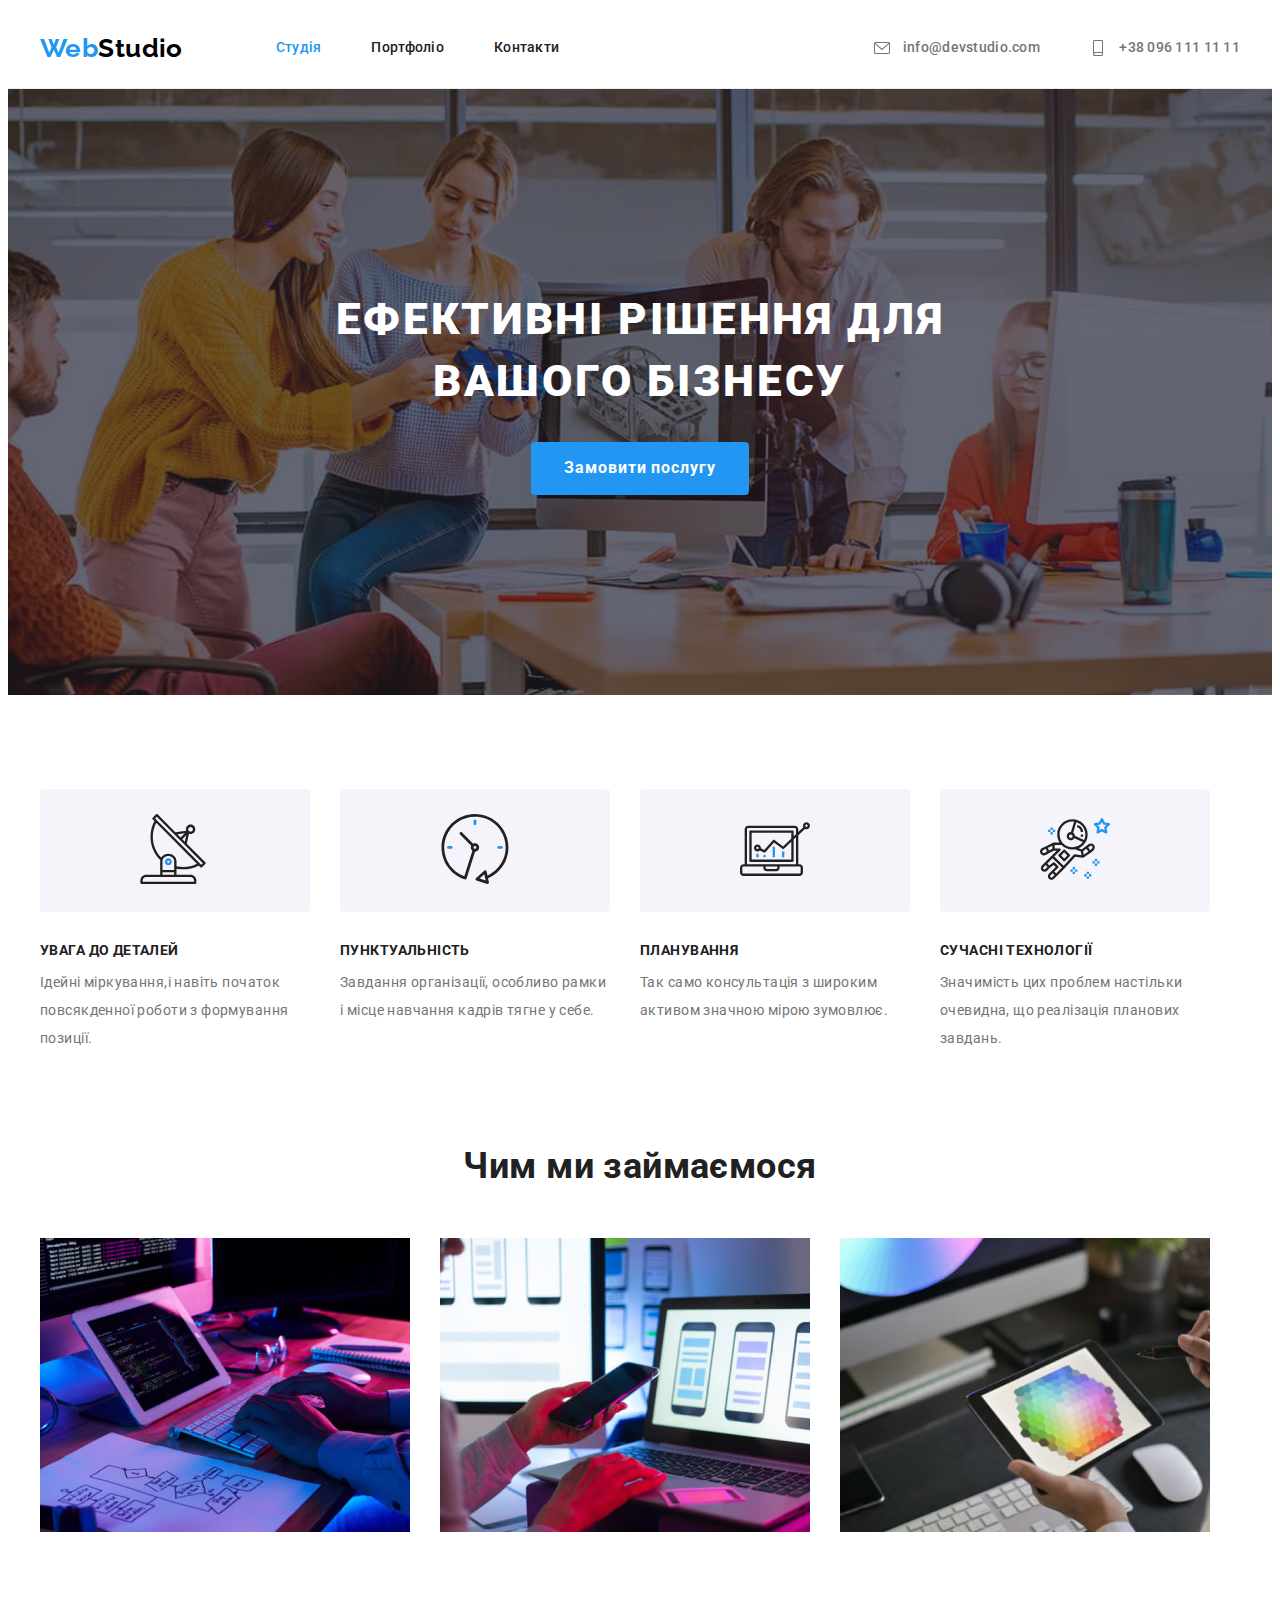
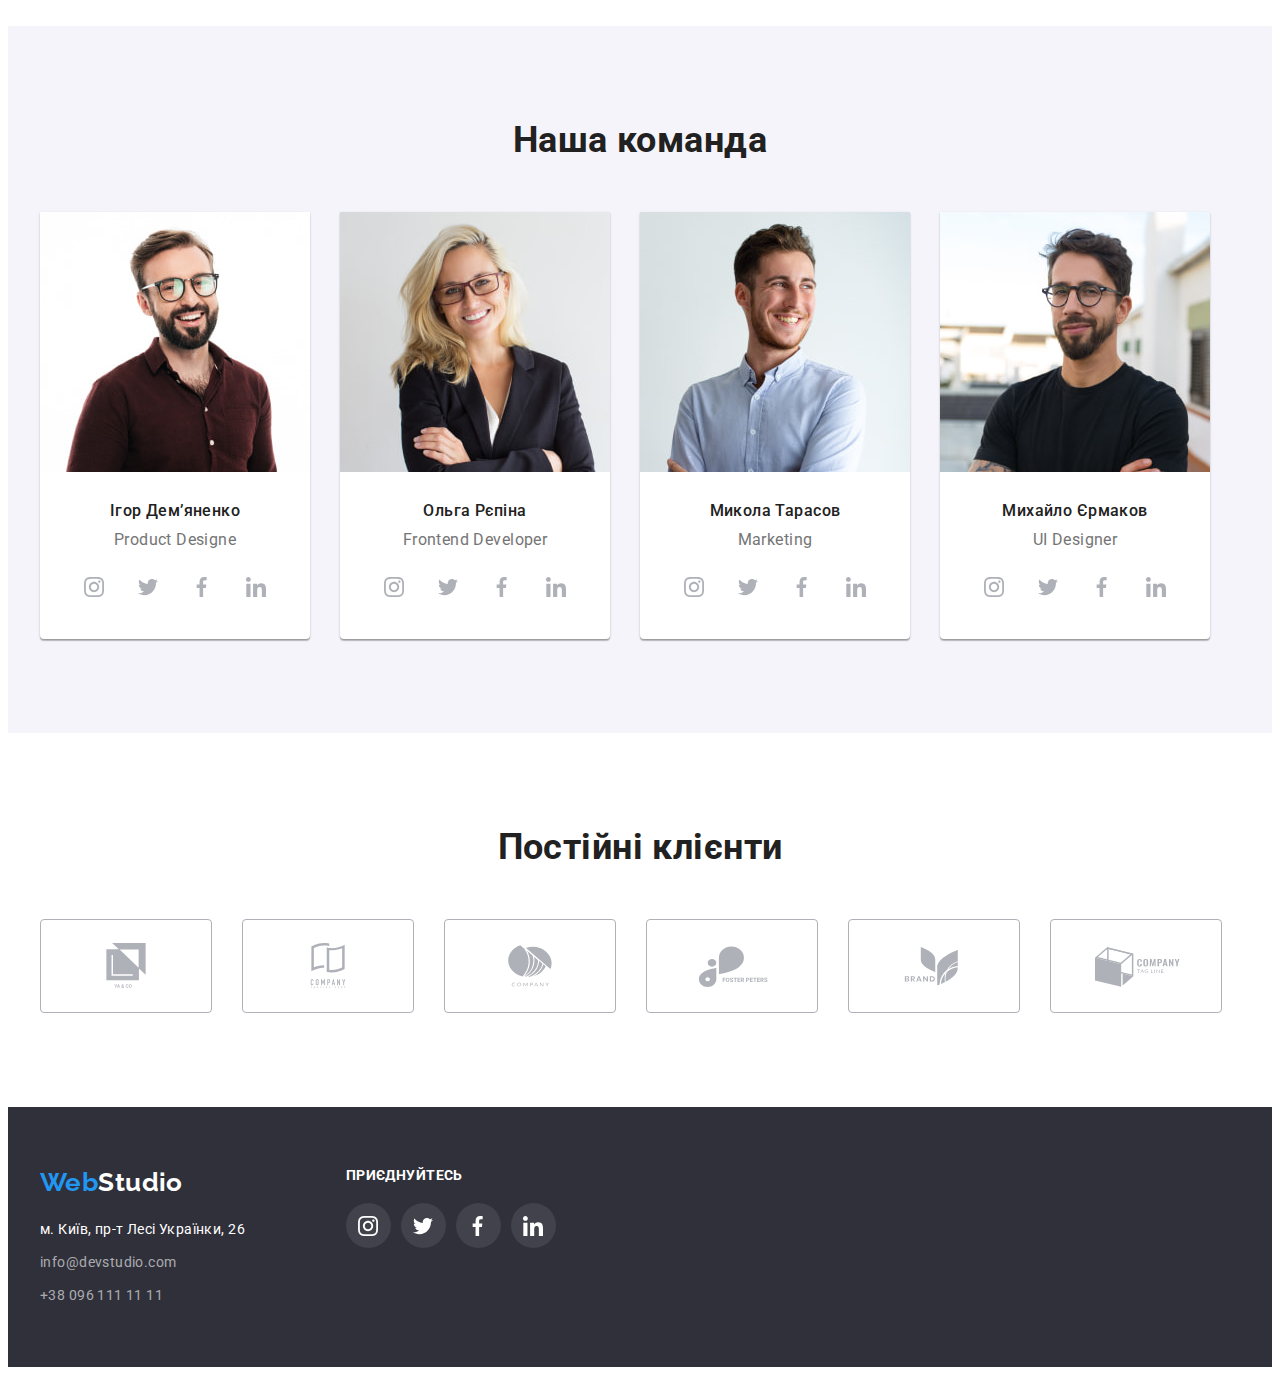
==== index.html @ f0e2dd78 "Додає копію проекту" ====
<!DOCTYPE html>
<html lang="uk">
  <head>
    <meta charset="UTF-8" />
    <meta http-equiv="X-UA-Compatible" content="IE=edge" />
    <meta name="viewport" content="width=device-width, initial-scale=1.0" />
    <title>Студія</title>

    <!-- Modern-Normalize-cdn -->
    <link
      rel="stylesheet"
      href="https://cdnjs.cloudflare.com/ajax/libs/modern-normalize/1.1.0/modern-normalize.min.css"
      integrity="sha512-wpPYUAdjBVSE4KJnH1VR1HeZfpl1ub8YT/NKx4PuQ5NmX2tKuGu6U/JRp5y+Y8XG2tV+wKQpNHVUX03MfMFn9Q=="
      crossorigin="anonymous"
      referrerpolicy="no-referrer"
    />

    <!-- Css -->
    <link rel="stylesheet" href="./css/styles.css" />

    <!-- Шрифти -->
    <link rel="preconnect" href="https://fonts.googleapis.com" />
    <link rel="preconnect" href="https://fonts.gstatic.com" crossorigin />
    <link href="https://fonts.googleapis.com/css2?family=Raleway:wght@700&family=Roboto:wght@400;500;700;900&display=swap" rel="stylesheet" />
  </head>

  <body>
    <!-- Header -->
    <header class="header">
      <div class="container">
        <a class="logo" href="./index.html"><span class="pre-color">Web</span>Studio</a>
        <nav class="nav">
          <ul class="list">
            <li class="item"><a class="link current" href="./index.html">Студія</a></li>
            <li class="item"><a class="link" href="./portfolio.html">Портфоліо</a></li>
            <li class="item"><a class="link" href="#">Контакти</a></li>
          </ul>
        </nav>
        <ul class="list contacts-list">
          <li class="item">
            <a class="link" href="mailto:info@devstudio.com">
              <svg class="icon">
                <use href="./images/icons.svg#envelope"></use>
              </svg>
              info@devstudio.com</a
            >
          </li>
          <li class="item">
            <a class="link" href="tel:+380961111111">
              <svg class="icon">
                <use href="./images/icons.svg#smartphone"></use>
              </svg>
              +38 096 111 11 11
            </a>
          </li>
        </ul>
      </div>
    </header>

    <!-- Main-content -->

    <main>
      <!-- Hero -->

      <section class="hero">
        <div class="container-hero">
          <h1 class="hero-title">Ефективні рішення для вашого бізнесу</h1>
          <button type="button" class="btn btn-primary">Замовити послугу</button>
        </div>
      </section>

      <!-- Benefits -->

      <section class="section benefits">
        <div class="container">
          <h2 class="visually-hidden">Переваги <span lang="en">Web Studio</span></h2>
          <ul class="list benefits-list">
            <li class="item benefits-item">
              <div class="thumb">
                <svg class="icon-benefits">
                  <use href="./images/icons.svg#antenna"></use>
                </svg>
              </div>
              <h3 class="title">Увага до деталей</h3>
              <p class="text">Ідейні міркування,і навіть початок повсякденної роботи з формування позиції.</p>
            </li>

            <li class="item benefits-item">
              <div class="thumb">
                <svg class="icon-benefits">
                  <use href="./images/icons.svg#clock"></use>
                </svg>
              </div>
              <h3 class="title">Пунктуальність</h3>
              <p class="text">Завдання організації, особливо рамки і місце навчання кадрів тягне у себе.</p>
            </li>

            <li class="item benefits-item">
              <div class="thumb">
                <svg class="icon-benefits">
                  <use href="./images/icons.svg#diagram"></use>
                </svg>
              </div>
              <h3 class="title">Планування</h3>
              <p class="text">Так само консультація з широким активом значною мірою зумовлює.</p>
            </li>

            <li class="item benefits-item">
              <div class="thumb">
                <svg class="icon-benefits">
                  <use href="./images/icons.svg#astronaut"></use>
                </svg>
              </div>
              <h3 class="title">Сучасні технології</h3>
              <p class="text">Значимість цих проблем настільки очевидна, що реалізація планових завдань.</p>
            </li>
          </ul>
        </div>
      </section>

      <!-- What we do -->

      <section class="section what-we-do">
        <div class="container">
          <h2 class="title section-title">Чим ми займаємося</h2>
          <ul class="list">
            <li class="item">
              <a href="#" class="link">
                <img src="./images/what-we-do-img-1.jpg" alt="Верстання чистого коду" width="370" />
              </a>
            </li>

            <li class="item">
              <a href="#" class="link">
                <img src="./images/what-we-do-img-2.jpg" alt="Перевірка продукту на різних девайсах" width="370" />
              </a>
            </li>

            <li class="item">
              <a href="#" class="link">
                <img src="./images/what-we-do-img-3.jpg" alt="Перевірка готового продукту на планшеті" width="370" />
              </a>
            </li>
          </ul>
        </div>
      </section>

      <!-- Our team -->

      <section class="section section-team">
        <div class="container">
          <h2 class="title section-title">Наша команда</h2>
          <ul class="list team-list">
            <li class="item">
              <img src="./images/our-team-product-designe.jpg" alt="Автопортрет" />
              <div class="item-description">
                <h3 class="title team-title">Ігор Демʼяненко</h3>
                <p lang="en" class="description">Product Designe</p>
                <ul class="list social-list">
                  <li class="item">
                    <a href="#" class="link icon-link">
                      <svg class="social-icon">
                        <use href="./images/icons.svg#instagram"></use>
                      </svg>
                    </a>
                  </li>
                  <li class="item">
                    <a href="#" class="link icon-link">
                      <svg class="social-icon">
                        <use href="./images/icons.svg#twitter"></use>
                      </svg>
                    </a>
                  </li>
                  <li class="item">
                    <a href="#" class="link icon-link">
                      <svg class="social-icon">
                        <use href="./images/icons.svg#facebook"></use>
                      </svg>
                    </a>
                  </li>
                  <li class="item">
                    <a href="#" class="link icon-link">
                      <svg class="social-icon">
                        <use href="./images/icons.svg#linkedin"></use>
                      </svg>
                    </a>
                  </li>
                </ul>
              </div>
            </li>

            <li class="item">
              <img src="./images/our-team-frontend-developer.jpg" alt="Автопортрет" />
              <div class="item-description">
                <h3 class="title team-title">Ольга Рєпіна</h3>
                <p lang="en" class="description">Frontend Developer</p>
                <ul class="list social-list">
                  <li class="item">
                    <a href="#" class="link icon-link">
                      <svg class="social-icon">
                        <use href="./images/icons.svg#instagram"></use>
                      </svg>
                    </a>
                  </li>
                  <li class="item">
                    <a href="#" class="link icon-link">
                      <svg class="social-icon">
                        <use href="./images/icons.svg#twitter"></use>
                      </svg>
                    </a>
                  </li>
                  <li class="item">
                    <a href="#" class="link icon-link">
                      <svg class="social-icon">
                        <use href="./images/icons.svg#facebook"></use>
                      </svg>
                    </a>
                  </li>
                  <li class="item">
                    <a href="#" class="link icon-link">
                      <svg class="social-icon">
                        <use href="./images/icons.svg#linkedin"></use>
                      </svg>
                    </a>
                  </li>
                </ul>
              </div>
            </li>

            <li class="item">
              <img src="./images/our-team-marketing.jpg" alt="Автопортрет" />
              <div class="item-description">
                <h3 class="title team-title">Микола Тарасов</h3>
                <p lang="en" class="description">Marketing</p>
                <ul class="list social-list">
                  <li class="item">
                    <a href="#" class="link icon-link">
                      <svg class="social-icon">
                        <use href="./images/icons.svg#instagram"></use>
                      </svg>
                    </a>
                  </li>
                  <li class="item">
                    <a href="#" class="link icon-link">
                      <svg class="social-icon">
                        <use href="./images/icons.svg#twitter"></use>
                      </svg>
                    </a>
                  </li>
                  <li class="item">
                    <a href="#" class="link icon-link">
                      <svg class="social-icon">
                        <use href="./images/icons.svg#facebook"></use>
                      </svg>
                    </a>
                  </li>
                  <li class="item">
                    <a href="#" class="link icon-link">
                      <svg class="social-icon">
                        <use href="./images/icons.svg#linkedin"></use>
                      </svg>
                    </a>
                  </li>
                </ul>
              </div>
            </li>

            <li class="item">
              <img src="./images/our-team-ui-designe.jpg" alt="Автопортрет" />
              <div class="item-description">
                <h3 class="title team-title">Михайло Єрмаков</h3>
                <p lang="en" class="description">UI Designer</p>
                <ul class="list social-list">
                  <li class="item">
                    <a href="#" class="link icon-link">
                      <svg class="social-icon">
                        <use href="./images/icons.svg#instagram"></use>
                      </svg>
                    </a>
                  </li>
                  <li class="item">
                    <a href="#" class="link icon-link">
                      <svg class="social-icon">
                        <use href="./images/icons.svg#twitter"></use>
                      </svg>
                    </a>
                  </li>
                  <li class="item">
                    <a href="#" class="link icon-link">
                      <svg class="social-icon">
                        <use href="./images/icons.svg#facebook"></use>
                      </svg>
                    </a>
                  </li>
                  <li class="item">
                    <a href="#" class="link icon-link">
                      <svg class="social-icon">
                        <use href="./images/icons.svg#linkedin"></use>
                      </svg>
                    </a>
                  </li>
                </ul>
              </div>
            </li>
          </ul>
        </div>
      </section>

      <!-- Regular customers -->

      <section class="section section-customers">
        <div class="container">
          <h2 class="title section-title">Постійні клієнти</h2>
          <ul class="list customers-list">
            <li class="item">
              <a href="#" class="link icon-link">
                <svg class="customers-icon">
                  <use href="./images/icons.svg#company-1"></use>
                </svg>
              </a>
            </li>
            <li class="item">
              <a href="#" class="link icon-link">
                <svg class="customers-icon">
                  <use href="./images/icons.svg#company-2"></use>
                </svg>
              </a>
            </li>
            <li class="item">
              <a href="#" class="link icon-link">
                <svg class="customers-icon">
                  <use href="./images/icons.svg#company-3"></use>
                </svg>
              </a>
            </li>
            <li class="item">
              <a href="#" class="link icon-link">
                <svg class="customers-icon">
                  <use href="./images/icons.svg#company-4"></use>
                </svg>
              </a>
            </li>
            <li class="item">
              <a href="#" class="link icon-link">
                <svg class="customers-icon">
                  <use href="./images/icons.svg#company-5"></use>
                </svg>
              </a>
            </li>
            <li class="item">
              <a href="#" class="link icon-link">
                <svg class="customers-icon">
                  <use href="./images/icons.svg#company-6"></use>
                </svg>
              </a>
            </li>
          </ul>
        </div>
      </section>

      <!-- Footer -->

      <footer class="footer">
        <div class="container">
          <ul class="list footer-list">
            <li class="item">
              <a href="./index.html" class="logo footer-logo"><span class="pre-color">Web</span>Studio</a>
              <address class="address">
                <ul class="list">
                  <li class="item">
                    <a href="https://goo.gl/maps/XzQVGZPJ3VifKMzWA" class="link address-link">м. Київ, пр-т Лесі Українки, 26</a>
                  </li>

                  <li class="item">
                    <a href="mailto:info@devstudio.com" class="link">info@devstudio.com</a>
                  </li>

                  <li class="item">
                    <a href="tel:+380961111111" class="link">+38 096 111 11 11</a>
                  </li>
                </ul>
              </address>
            </li>
            <li class="item">
              <h2 class="footer-title">Приєднуйтесь</h2>
              <ul class="list social-footer-list">
                <li class="item">
                  <a href="#" class="link icon-link">
                    <svg class="social-icon footer-icon">
                      <use href="./images/icons.svg#instagram"></use>
                    </svg>
                  </a>
                </li>
                <li class="item">
                  <a href="#" class="link icon-link">
                    <svg class="social-icon footer-icon">
                      <use href="./images/icons.svg#twitter"></use>
                    </svg>
                  </a>
                </li>
                <li class="item">
                  <a href="#" class="link icon-link">
                    <svg class="social-icon footer-icon">
                      <use href="./images/icons.svg#facebook"></use>
                    </svg>
                  </a>
                </li>
                <li class="item">
                  <a href="#" class="link icon-link">
                    <svg class="social-icon footer-icon">
                      <use href="./images/icons.svg#linkedin"></use>
                    </svg>
                  </a>
                </li>
              </ul>
            </li>
          </ul>
        </div>
      </footer>
    </main>
  </body>
</html>
---- css/styles.css ----
:root {
    --primary-text-color: #757575;
    --title-text-color: #212121;
    --accent-color: #2196F3;
    --dark-color: #000000;
    --btn-color-active: #188CE8;
    --bg-dark: #2F303A;
    --bg-secondary: #F5F4FA;
    --text-white: #ffffff;
    --text-footer: rgba(255, 255, 255, 0.6);
    --icon-footer-background: rgba(225, 225, 225, 0.1);
    --social-primary-color: #AFB1B8;

    --border-light: #ECECEC;
    --border-card: #eeeeee;

    --img-overlay: rgba(47, 48, 58, 0.4);
    --img-background: #c4c4c4;

    --padding-section: 94px;
}

h1,
h2,
h3,
h4,
h5,
h6,
p,
ul {
    margin: 0;
    padding: 0;
}

body {
    font-family: 'Roboto', 'Raleway', sans-serif;
    font-size: 14px;
    color: var(--primary-text-color);
    letter-spacing: 0.03em;
}

.container {
    max-width: 1200px;
    margin: 0 auto;
    padding-left: 15px;
    padding-right: 15px;
}

.link.current {
    color: var(--accent-color);
}

/* Списки */

.list {
    list-style-type: none;
}

/* Лінки */
.link {
    color: inherit;
    text-decoration: none;
}

/* Сховані заголовки */

.visually-hidden {
    position: absolute;
    white-space: nowrap;
    width: 1px;
    height: 1px;
    overflow: hidden;
    border: 0;
    padding: 0;
    clip: rect(0 0 0 0);
    clip-path: inset(50%);
    margin: -1px;
}

/* Button */

.btn {
    font-family: inherit;
    font-size: 16px;
    color: var(--text-white);
    background-color: var(--accent-color);
    border: 1px solid transparent;
    border-radius: 4px;
}

.btn:hover {
    background-color: var(--btn-color-active);
    cursor: pointer;
}

/* images */

img {
    display: block;
    max-width: 100%;
    height: auto;
}

/* Icons */

.icon {
    margin-right: 10px;
    vertical-align: middle;
    width: 16px;
    height: 16px;
    fill: currentColor;
}

/* Header */

.header {
    border-bottom: 1px solid var(--border-light);
}

.header .container {
    display: flex;
    align-items: center;
}

.logo {
    margin-right: 93px;
    font-family: 'Raleway';
    color: var(--dark-color);
    font-size: 26px;   
    font-weight: 700;
    line-height: 1.2;
    text-decoration: none;
}

.pre-color {
    color: var(--accent-color);
}

.header .list {
    display: flex;
    letter-spacing: 0.02em;
    line-height: 1.14;
}

.nav {
    font-weight: 500;
    color: var(--title-text-color);
}

.contacts-list {
    margin-left: auto;
    font-weight: 500;
}

.header .item:not(:last-child) {
    margin-right: 50px;
}

.header .link {
    display: block;
    padding-top: 32px;
    padding-bottom: 32px;
}

.header .link:hover,
.header .link:focus {
    color: var(--accent-color);
}

/* Studio page */
/* Hero */

.hero {
    max-width: 1600px;
    margin: 0 auto;
    padding: 200px 0;
    background-color: var(--img-background);
    background-image: linear-gradient(var(--img-overlay), var(--img-overlay)), url(../images/hero-img.jpeg);
    background-size: cover;
    background-position: center;
    background-repeat: no-repeat;
}

.container-hero {
    margin: 0 auto;
    max-width: 700px;
    padding: 0 15px;
    text-align: center;
}

.hero-title {
    margin-bottom: 30px;
    font-size: 44px;
    font-weight: 900;
    line-height: 1.4;
    letter-spacing: 0.06em;
    text-transform: uppercase;
    color: var(--text-white);
}

.btn-primary {
    min-width: 216px;
    font-weight: 700;
    line-height: 1.9;
    letter-spacing: 0.06em;
    padding: 10px 32px;
}

/* Benefits */

.benefits {
    padding: var(--padding-section) 0;
}

.benefits-list {
    display: flex;
}

.benefits-list > .item {
    max-width: 270px;
}

.benefits-list > .item:not(:last-child) {
    margin-right: 30px;
}

.benefits-item .title {
    margin-bottom: 10px;
    font-size: inherit;
    text-transform: uppercase;
}

.thumb {
    margin-bottom: 30px;
    padding-top: 25px;
    padding-bottom: 25px;
    text-align: center;
    background-color: var(--bg-secondary);
    border-radius: 4px;
}

.icon-benefits {
    width: 70px;
    height: 70px;
}

.title {
    line-height: 1.16;
    color: var(--title-text-color);
}

.text {
    line-height: 2;
}

/* What we do */

.what-we-do {
    padding: 0 0 var(--padding-section) 0;
}

.what-we-do .list {
    display: flex;
}

.what-we-do .item {
    max-width: 370px;
}

.what-we-do .item:not(:last-child) {
    margin-right: 30px;
}

.section-title {
    margin-bottom: 50px;
    font-size: 36px;
    text-align: center;
}

/* Our team */

.section-team {
    padding: var(--padding-section) 0;
    background-color: var(--bg-secondary);
}

.team-list {
    display: flex;
}

.team-list > .item {
    max-width: 270px;
    overflow: hidden;
    background-color: var(--text-white);
    box-shadow: 0px 1px 3px rgba(0, 0, 0, 0.12), 
                0px 1px 1px rgba(0, 0, 0, 0.14), 
                0px 2px 1px rgba(0, 0, 0, 0.2);
    border-radius: 0px 0px 4px 4px;
}

.team-list > .item:not(:last-child) {
    margin-right: 30px;
}

.team-title {
    margin-bottom: 10px;
    font-size: 16px;
    font-weight: 500;
}

.item-description {
    padding: 30px 32px;
    text-align: center;
}

.description {
    font-size: 16px;
    margin-bottom: 16px;
}

.social-list {
    display: flex;
    justify-content: center;
    gap: 10px;
    flex-wrap: wrap;
}

.icon-link {
    display: flex;
    justify-content: center;
    align-items: center; 
    fill: var(--social-primary-color);
}

.section-team .icon-link {
    width: 44px;
    height: 44px;
}

.team-list .icon-link:hover,
.team-list .icon-link:focus {
    background-color: var(--accent-color);
    border-radius: 50%;
}

.social-icon {
    width: 20px;
    height: 20px;
}

.team-list .icon-link:hover .social-icon,
.team-list .icon-link:focus .social-icon {
    fill: var(--text-white);
}

/* Regular customers */

.section-customers {
    padding-top: var(--padding-section);
    padding-bottom: var(--padding-section);
}

.section-customers .icon-link {
    width: 170px;
    height: 92px;
}

.section-customers .icon-link:hover .customers-icon,
.section-customers .icon-link:focus .customers-icon {
    fill: var(--accent-color);
}

.section-customers .icon-link:hover,
.section-customers .icon-link:focus {
    border-color: var(--accent-color);
}

.customers-list {
    display: flex;
}

.customers-list .item:not(:last-child) {
    margin-right: 30px;
}

.customers-list .link {
    border: 1px solid var(--social-primary-color);
    border-radius: 4px;
}

.customers-icon {
    width: 106px;
    height: 45px;
}

.icon-sezed {
    width: 85px;
    height: 100%;
}

/* Portfolio page */

.section-works {
    padding: var(--padding-section) 0;
}

.tabs-list {
    display: flex;
    justify-content: center;
    margin-bottom: 50px;
}

.btn-light {
    font-weight: 500;
    line-height: 1.6;
    letter-spacing: inherit;
    color: var(--title-text-color);
    background-color: var(--bg-secondary);
    padding: 6px 25px;
}

.tabs-item:not(:last-child) {
    margin-right: 8px;
}

.btn-light:hover,
.btn-light:focus {
    color: var(--text-white);
    background-color: var(--accent-color);
    box-shadow: 0px 3px 1px rgba(0, 0, 0, 0.1), 
                0px 1px 2px rgba(0, 0, 0, 0.08), 
                0px 2px 2px rgba(0, 0, 0, 0.12);
}

.card-list {
    display: flex;
    flex-wrap: wrap;
}

.card-title {
    margin-bottom: 4px;
    font-size: 18px;
    line-height: 2;
    letter-spacing: 0.06em;
}

.cards-item {
    margin-right: 30px;
    margin-bottom: 30px;
    max-width: 370px;
    border: 1px solid var(--border-card);
}

.cards-item:hover,
.cards-item:focus {
    box-shadow: 0px 1px 1px rgba(0, 0, 0, 0.12),
                0px 4px 4px rgba(0, 0, 0, 0.06),
                1px 4px 6px rgba(0, 0, 0, 0.16);
}

.cards-item-description {
    padding: 20px 24px;
}

.cards-item:nth-child(3n) {
    margin-right: 0;
}

.cards-item:nth-last-child(-n + 3) {
    margin-bottom: 0;
}

.cards-item .description {
    line-height: 2;
}

.cards-item-description .description {
    margin-bottom: 0;
}


/* Footer */

.footer {
    padding: 60px 0;
    color: var(--text-footer);
    background-color: var(--bg-dark);
}

.footer-list {
    display: flex;
}

.footer-list > .item:not(:last-child) {
    margin-right: 70px;
}

.footer .logo {
    display: block;
    margin-bottom: 20px;
}

.address {
    line-height: 1.7;
    font-style: normal;
}

.address .item:not(:last-child) {
    margin-bottom: 9px;
}

.footer-logo,
.address-link {
    color: var(--text-white);
}

.footer .link:hover,
.footer .link:focus {
    color: var(--accent-color);
}

.footer-title {
    margin-bottom: 20px;
    font-size: 14px;
    font-weight: 700;
    line-height: 1.16;
    letter-spacing: 0.03em;
    text-transform: uppercase;
    color: var(--text-white);
}

.social-footer-list {
    display: flex;
    gap: 10px;
}

.social-footer-list .icon-link {
    width: 45px;
    height: 45px;
    background-color: var(--icon-footer-background);
    border-radius: 50%;
}

.social-footer-list .icon-link:hover,
.social-footer-list .icon-link:focus {
    background-color: var(--accent-color);
}

.footer-icon {
    fill: var(--text-white);
}
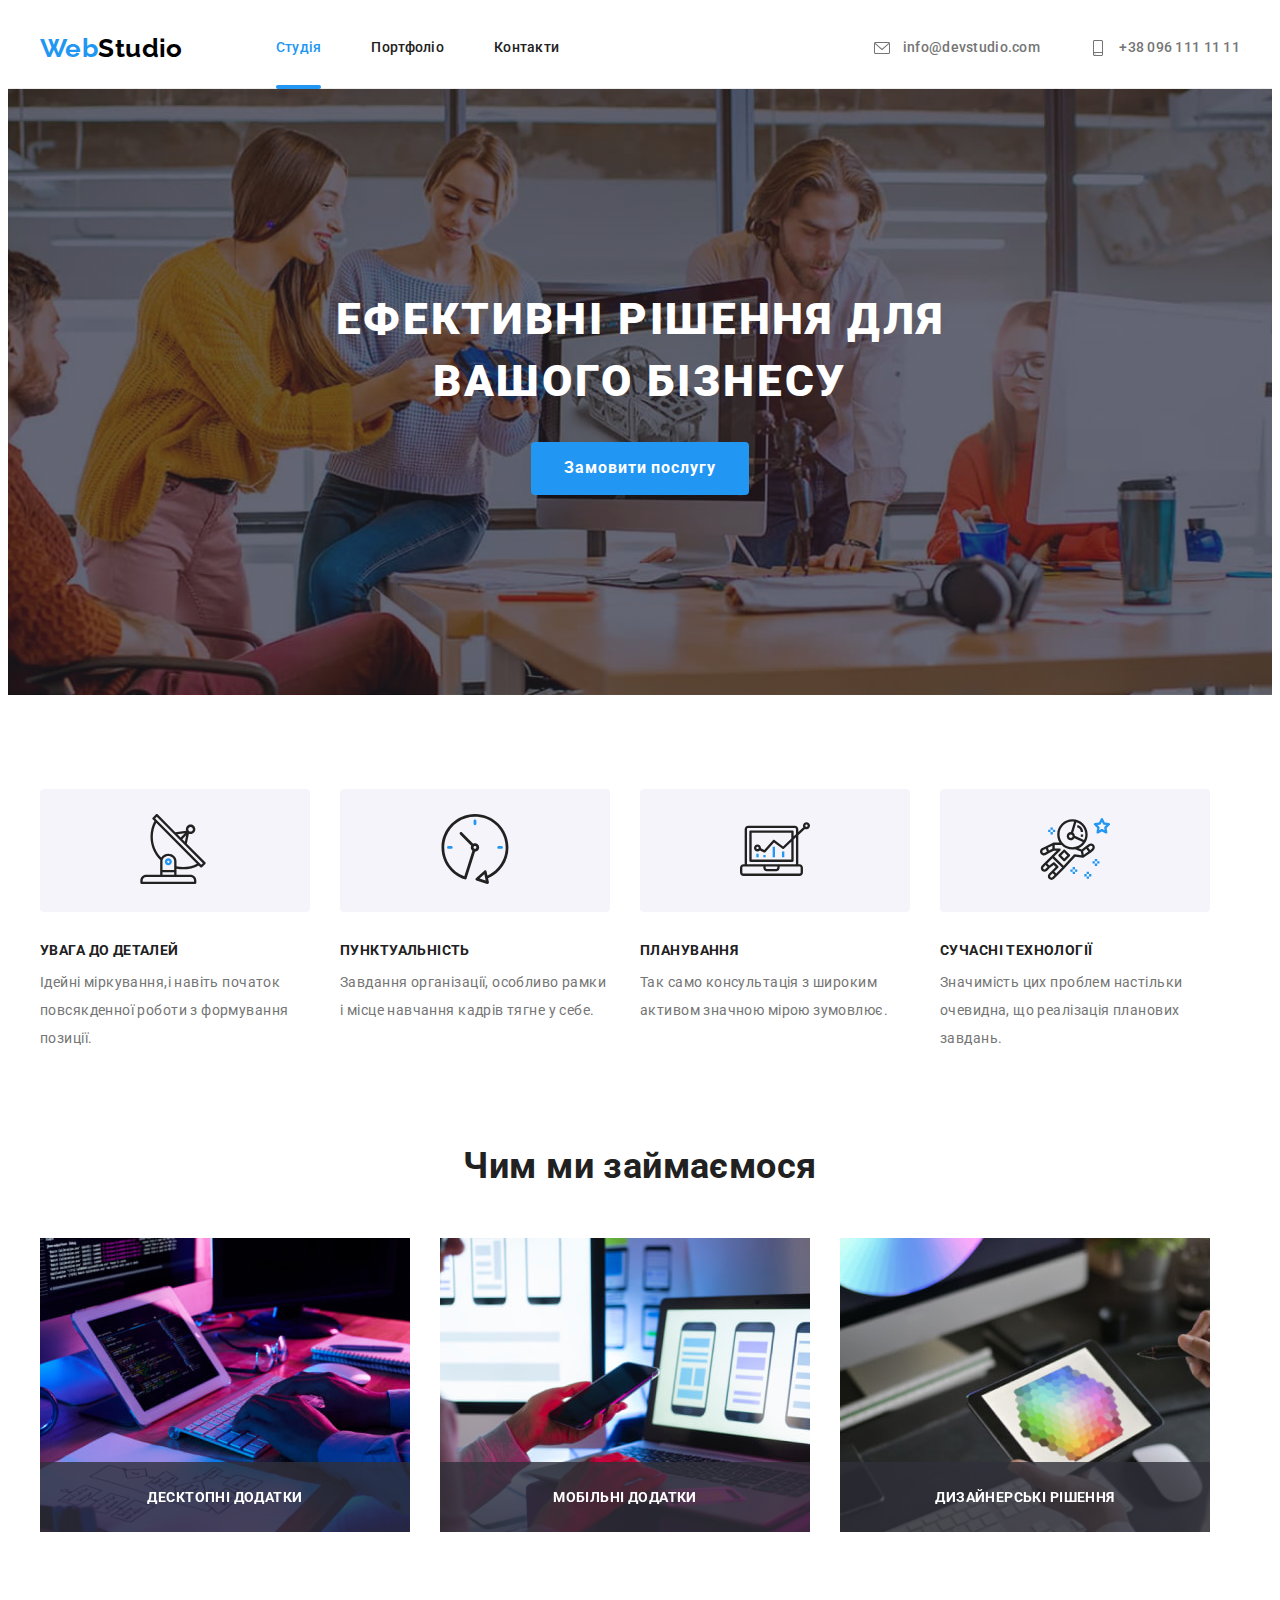
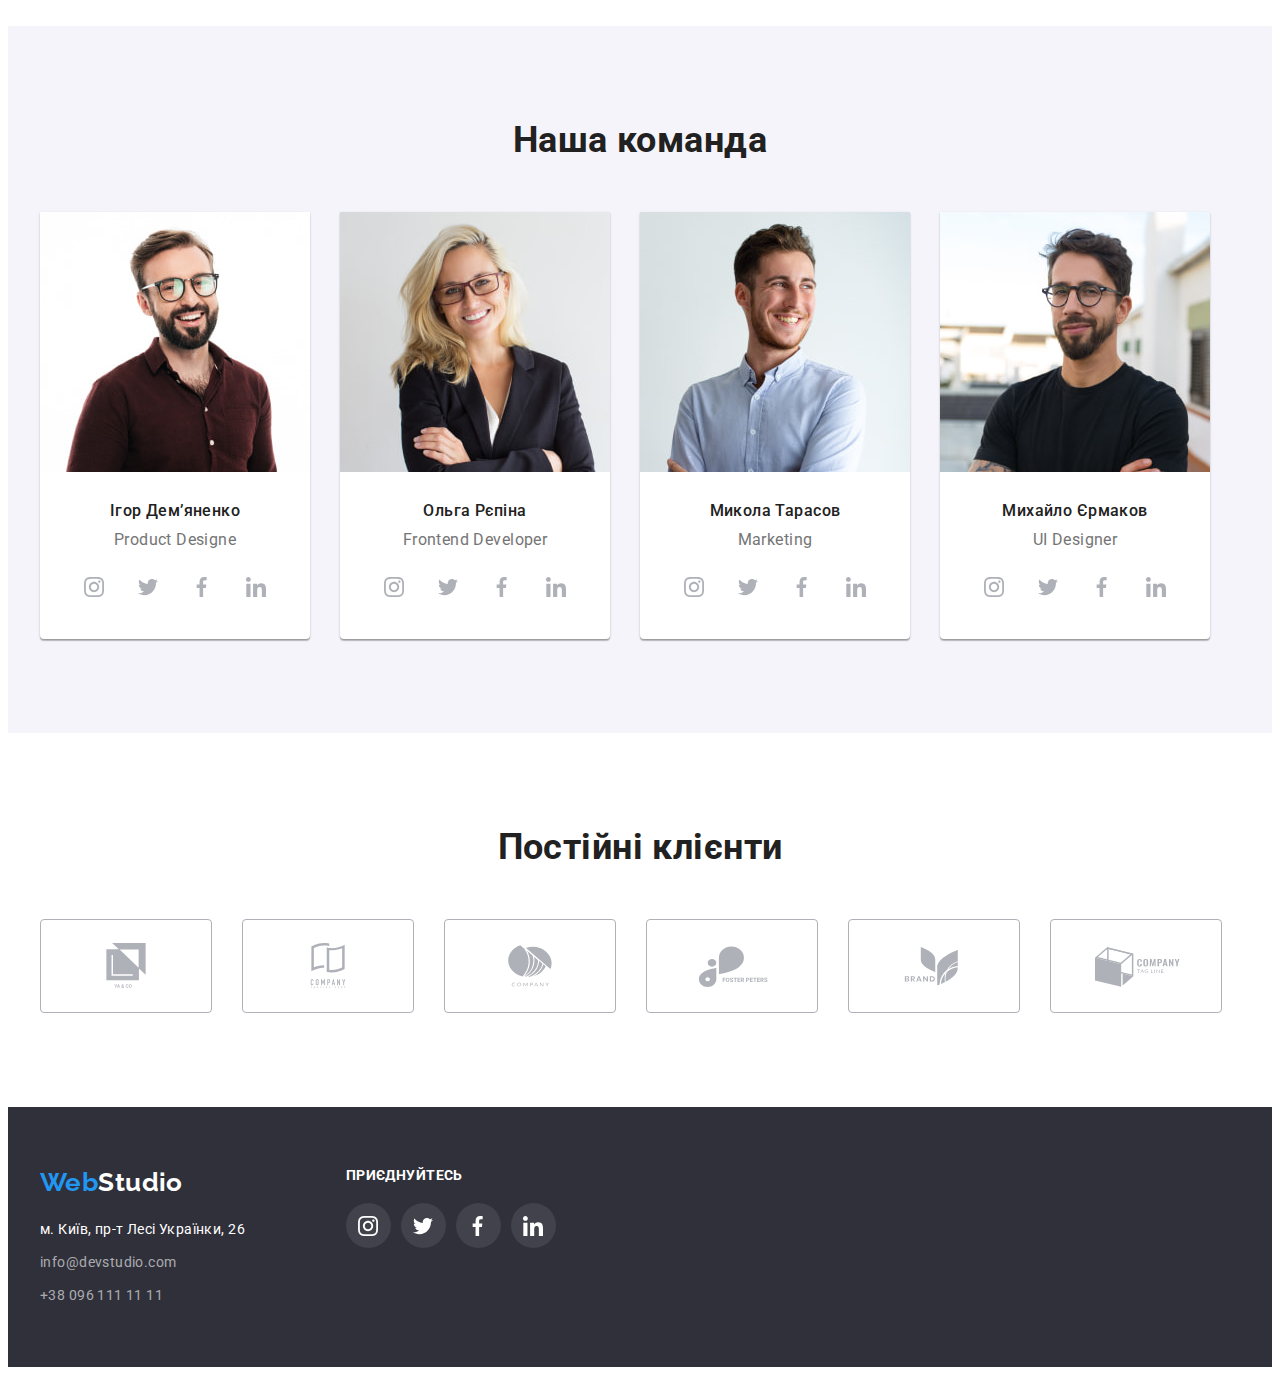
==== commit 4d5312e9: "додає ховер --animation" ====
--- a/index.html
+++ b/index.html
@@ -31,9 +31,9 @@
         <a class="logo" href="./index.html"><span class="pre-color">Web</span>Studio</a>
         <nav class="nav">
           <ul class="list">
-            <li class="item"><a class="link current" href="./index.html">Студія</a></li>
-            <li class="item"><a class="link" href="./portfolio.html">Портфоліо</a></li>
-            <li class="item"><a class="link" href="#">Контакти</a></li>
+            <li class="item"><a class="link nav-link-hover current" href="./index.html">Студія</a></li>
+            <li class="item"><a class="link nav-link-hover" href="./portfolio.html">Портфоліо</a></li>
+            <li class="item"><a class="link nav-link-hover" href="#">Контакти</a></li>
           </ul>
         </nav>
         <ul class="list contacts-list">
@@ -65,7 +65,17 @@
       <section class="hero">
         <div class="container-hero">
           <h1 class="hero-title">Ефективні рішення для вашого бізнесу</h1>
-          <button type="button" class="btn btn-primary">Замовити послугу</button>
+          <button type="button" class="btn btn-primary" data-modal-open>Замовити послугу</button>
+        </div>
+
+        <!-- modal window -->
+
+        <div class="is-hidden backdrop" data-modal>
+          <div class="modal">
+            <svg class="icon-close" data-modal-close>
+              <use x="8.5" y="8" href="./images/icons.svg#icon-close"></use>
+            </svg>
+          </div>
         </div>
       </section>
 
@@ -125,21 +135,30 @@
           <h2 class="title section-title">Чим ми займаємося</h2>
           <ul class="list">
             <li class="item">
-              <a href="#" class="link">
-                <img src="./images/what-we-do-img-1.jpg" alt="Верстання чистого коду" width="370" />
-              </a>
-            </li>
-
-            <li class="item">
-              <a href="#" class="link">
-                <img src="./images/what-we-do-img-2.jpg" alt="Перевірка продукту на різних девайсах" width="370" />
-              </a>
-            </li>
-
-            <li class="item">
-              <a href="#" class="link">
-                <img src="./images/what-we-do-img-3.jpg" alt="Перевірка готового продукту на планшеті" width="370" />
-              </a>
+              <div class="wrapper">
+                <a href="#" class="link">
+                  <img src="./images/what-we-do-img-1.jpg" alt="Верстання чистого коду" width="370" />
+                </a>
+                <h3 class="footer-title">Десктопні додатки</h3>
+              </div>
+            </li>
+
+            <li class="item">
+              <div class="wrapper">
+                <a href="#" class="link">
+                  <img src="./images/what-we-do-img-2.jpg" alt="Перевірка продукту на різних девайсах" width="370" />
+                </a>
+                <h3 class="footer-title">Мобільні додатки</h3>
+              </div>
+            </li>
+
+            <li class="item">
+              <div class="wrapper">
+                <a href="#" class="link">
+                  <img src="./images/what-we-do-img-3.jpg" alt="Перевірка готового продукту на планшеті" width="370" />
+                </a>
+                <h3 class="footer-title">Дизайнерські рішення</h3>
+              </div>
             </li>
           </ul>
         </div>
@@ -418,5 +437,7 @@
         </div>
       </footer>
     </main>
+
+    <script src="./js/modal.js"></script>
   </body>
 </html>
--- a/css/styles.css
+++ b/css/styles.css
@@ -3,6 +3,8 @@
     --title-text-color: #212121;
     --accent-color: #2196F3;
     --dark-color: #000000;
+    --backdrop-color: rgba(0, 0, 0, .2);
+    --icon-border: rgba(0, 0, 0, 0.1);
     --btn-color-active: #188CE8;
     --bg-dark: #2F303A;
     --bg-secondary: #F5F4FA;
@@ -15,9 +17,12 @@
     --border-card: #eeeeee;
 
     --img-overlay: rgba(47, 48, 58, 0.4);
+    --img-do-overlay: rgba(47, 48, 58, 0.8);
     --img-background: #c4c4c4;
 
     --padding-section: 94px;
+
+    --animation: cubic-bezier(0.4, 0, 0.2, 1);
 }
 
 h1,
@@ -46,10 +51,6 @@
     padding-right: 15px;
 }
 
-.link.current {
-    color: var(--accent-color);
-}
-
 /* Списки */
 
 .list {
@@ -60,6 +61,10 @@
 .link {
     color: inherit;
     text-decoration: none;
+
+    transition: color 250ms var(--animation),
+                background-color 250ms var(--animation),
+                border-color 250ms var(--animation);
 }
 
 /* Сховані заголовки */
@@ -86,11 +91,16 @@
     background-color: var(--accent-color);
     border: 1px solid transparent;
     border-radius: 4px;
-}
-
-.btn:hover {
+    cursor: pointer;
+
+    transition: color 250ms var(--animation),
+                background-color 250ms var(--animation),
+                box-shadow 250ms var(--animation);
+}
+
+.btn:hover,
+.btn:focus {
     background-color: var(--btn-color-active);
-    cursor: pointer;
 }
 
 /* images */
@@ -165,6 +175,40 @@
 .header .link:hover,
 .header .link:focus {
     color: var(--accent-color);
+}
+
+.nav-link-hover {
+    position: relative;
+}
+
+.nav-link-hover::after {
+    content: '';
+    position: absolute;
+    left: 0;
+    bottom: -1px;
+    height: 4px;
+    width: 100%;
+    background-color: var(--accent-color);
+    border-radius: 2px;
+
+    transform: scaleX(0);
+    transform-origin: left center;
+    transition: transform 250ms var(--animation);
+}
+
+.nav-link-hover:hover::after,
+.nav-link-hover:focus::after {
+    transform: scaleX(1);
+}
+
+.link.current {
+    color: var(--accent-color);
+    
+}
+
+.nav-link-hover.current::after {
+    transform: none;
+    transition: none;
 }
 
 /* Studio page */
@@ -206,6 +250,55 @@
     padding: 10px 32px;
 }
 
+/* Modal window */
+
+.backdrop {
+    position: fixed;
+    top: 0;
+    left: 0;
+    width: 100vw;
+    height: 100vh;
+    opacity: 1;
+    background-color: var(--backdrop-color);
+    transition: opacity 250ms var(--animation);
+}
+
+.is-hidden {
+    opacity: 0;
+    pointer-events: none;
+}
+
+.backdrop.is-hidden > .modal {
+    transform: translate(-50%, -50%) scale(0.5);
+}
+
+.modal {
+    position: absolute;
+    top: 50%;
+    left: 50%;
+    width: 528px;
+    height: 581px;
+    background-color: var(--text-white);
+    box-shadow: 0px 1px 3px rgba(0, 0, 0, 0.12),
+                0px 1px 1px rgba(0, 0, 0, 0.14),
+                0px 2px 1px rgba(0, 0, 0, 0.2);
+    border-radius: 4px;
+
+    transform: translate(-50%, -50%) scale(1);
+    transition: transform 250ms var(--animation);
+}
+
+.icon-close {
+    position: absolute;
+    top: 8px;
+    right: 8px;
+    cursor: pointer;
+    width: 30px;
+    height: 30px;
+    border: 1px solid var(--icon-border);
+    border-radius: 50%;
+}
+
 /* Benefits */
 
 .benefits {
@@ -259,22 +352,37 @@
     padding: 0 0 var(--padding-section) 0;
 }
 
-.what-we-do .list {
-    display: flex;
-}
-
-.what-we-do .item {
-    max-width: 370px;
-}
-
-.what-we-do .item:not(:last-child) {
-    margin-right: 30px;
-}
-
 .section-title {
     margin-bottom: 50px;
     font-size: 36px;
     text-align: center;
+}
+
+.what-we-do .list {
+    display: flex;
+}
+
+.what-we-do .item {
+    max-width: 370px;
+}
+
+.what-we-do .item:not(:last-child) {
+    margin-right: 30px;
+}
+
+.what-we-do .wrapper {
+    position: relative;
+}
+
+.what-we-do .footer-title {
+    position: absolute;
+    left: 0;
+    bottom: 0;
+    width: 100%;
+    margin: 0;
+    padding: 27px 0;
+    text-align: center;
+    background-color: var(--img-do-overlay);
 }
 
 /* Our team */
@@ -332,20 +440,24 @@
     fill: var(--social-primary-color);
 }
 
-.section-team .icon-link {
+.team-list .icon-link {
     width: 44px;
     height: 44px;
+    border-radius: 50%;
+    background-color: transparent;
 }
 
 .team-list .icon-link:hover,
 .team-list .icon-link:focus {
     background-color: var(--accent-color);
-    border-radius: 50%;
 }
 
 .social-icon {
     width: 20px;
     height: 20px;
+    fill: inherit;
+
+    transition: fill 250ms var(--animation);
 }
 
 .team-list .icon-link:hover .social-icon,
@@ -360,42 +472,39 @@
     padding-bottom: var(--padding-section);
 }
 
+.customers-list {
+    display: flex;
+}
+
+.customers-list .item:not(:last-child) {
+    margin-right: 30px;
+}
+
 .section-customers .icon-link {
     width: 170px;
     height: 92px;
 }
 
+.customers-icon {
+    width: 106px;
+    height: 45px;
+
+    transition: fill 250ms var(--animation);
+}
+
 .section-customers .icon-link:hover .customers-icon,
 .section-customers .icon-link:focus .customers-icon {
     fill: var(--accent-color);
 }
 
+.section-customers .icon-link {
+    border: 1px solid var(--social-primary-color);
+    border-radius: 4px;
+}
+
 .section-customers .icon-link:hover,
 .section-customers .icon-link:focus {
     border-color: var(--accent-color);
-}
-
-.customers-list {
-    display: flex;
-}
-
-.customers-list .item:not(:last-child) {
-    margin-right: 30px;
-}
-
-.customers-list .link {
-    border: 1px solid var(--social-primary-color);
-    border-radius: 4px;
-}
-
-.customers-icon {
-    width: 106px;
-    height: 45px;
-}
-
-.icon-sezed {
-    width: 85px;
-    height: 100%;
 }
 
 /* Portfolio page */
@@ -449,6 +558,8 @@
     margin-bottom: 30px;
     max-width: 370px;
     border: 1px solid var(--border-card);
+
+    transition: box-shadow 250ms var(--animation);
 }
 
 .cards-item:hover,
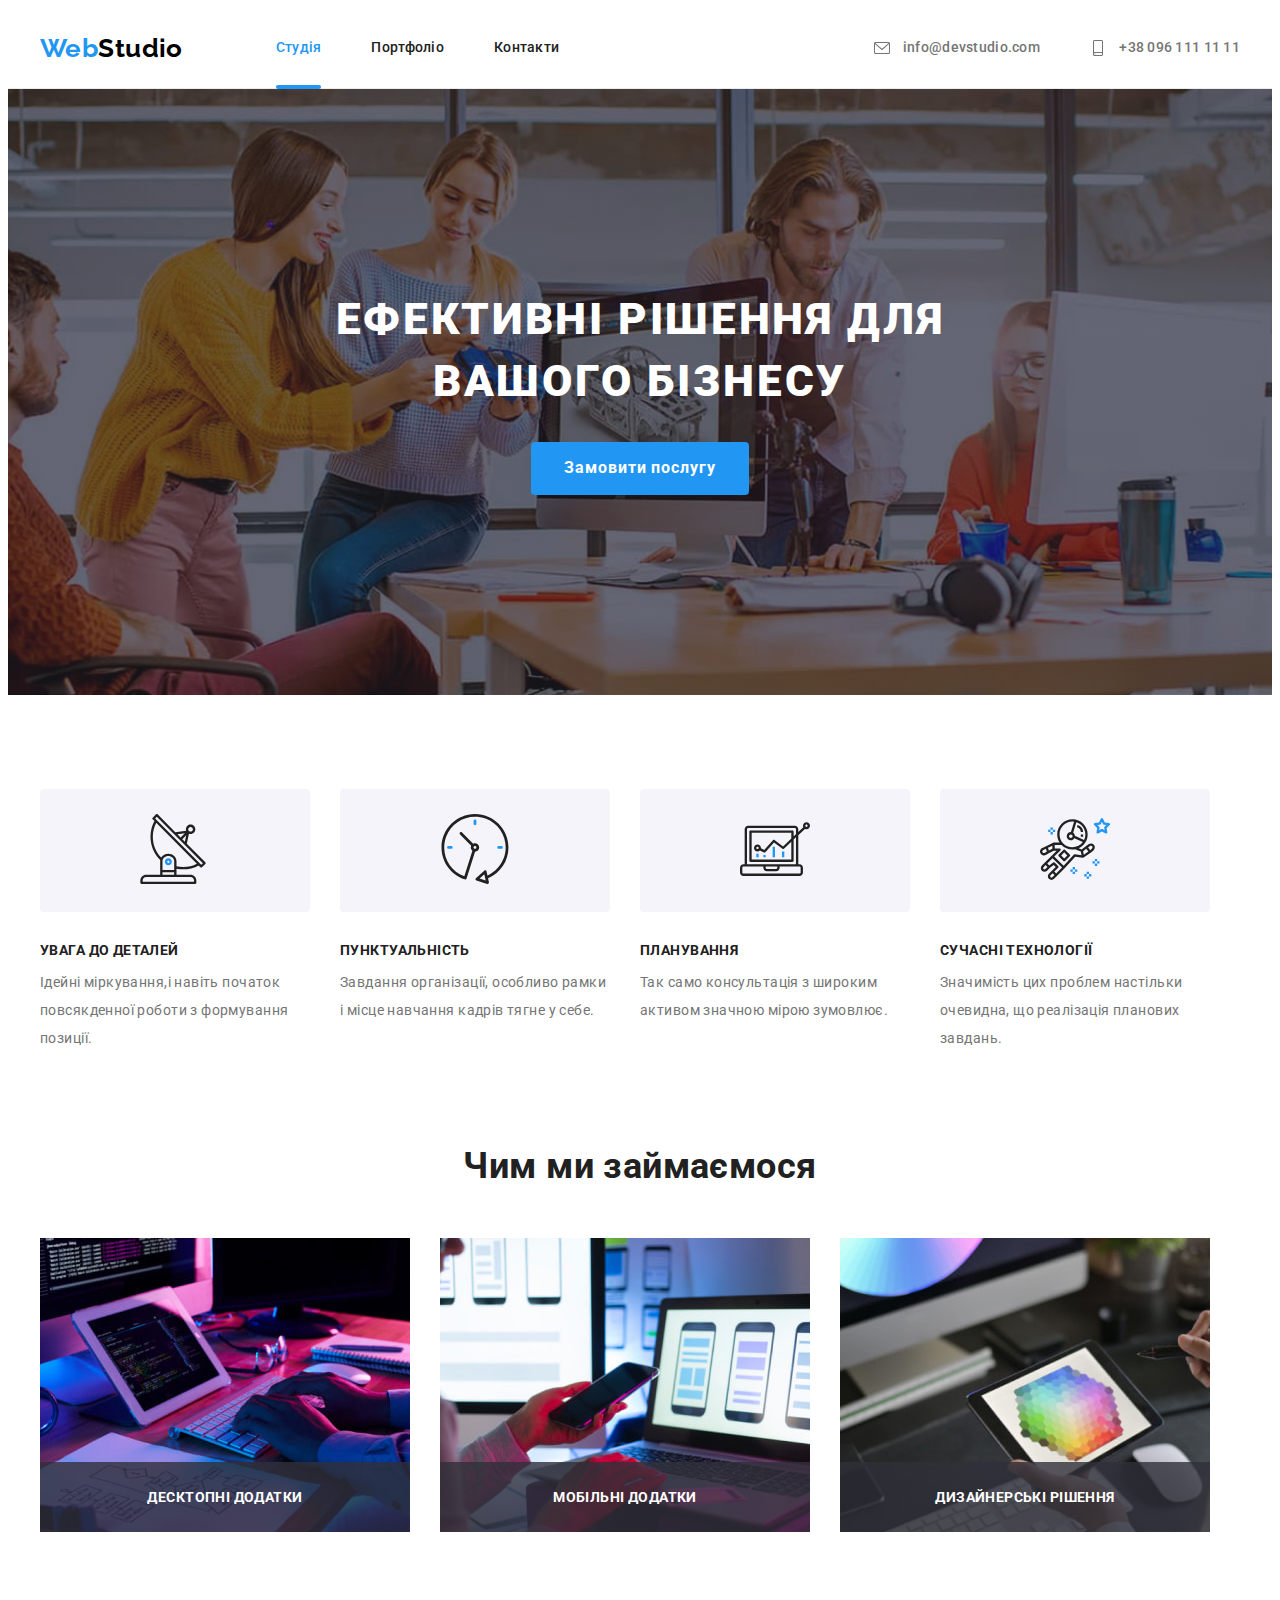
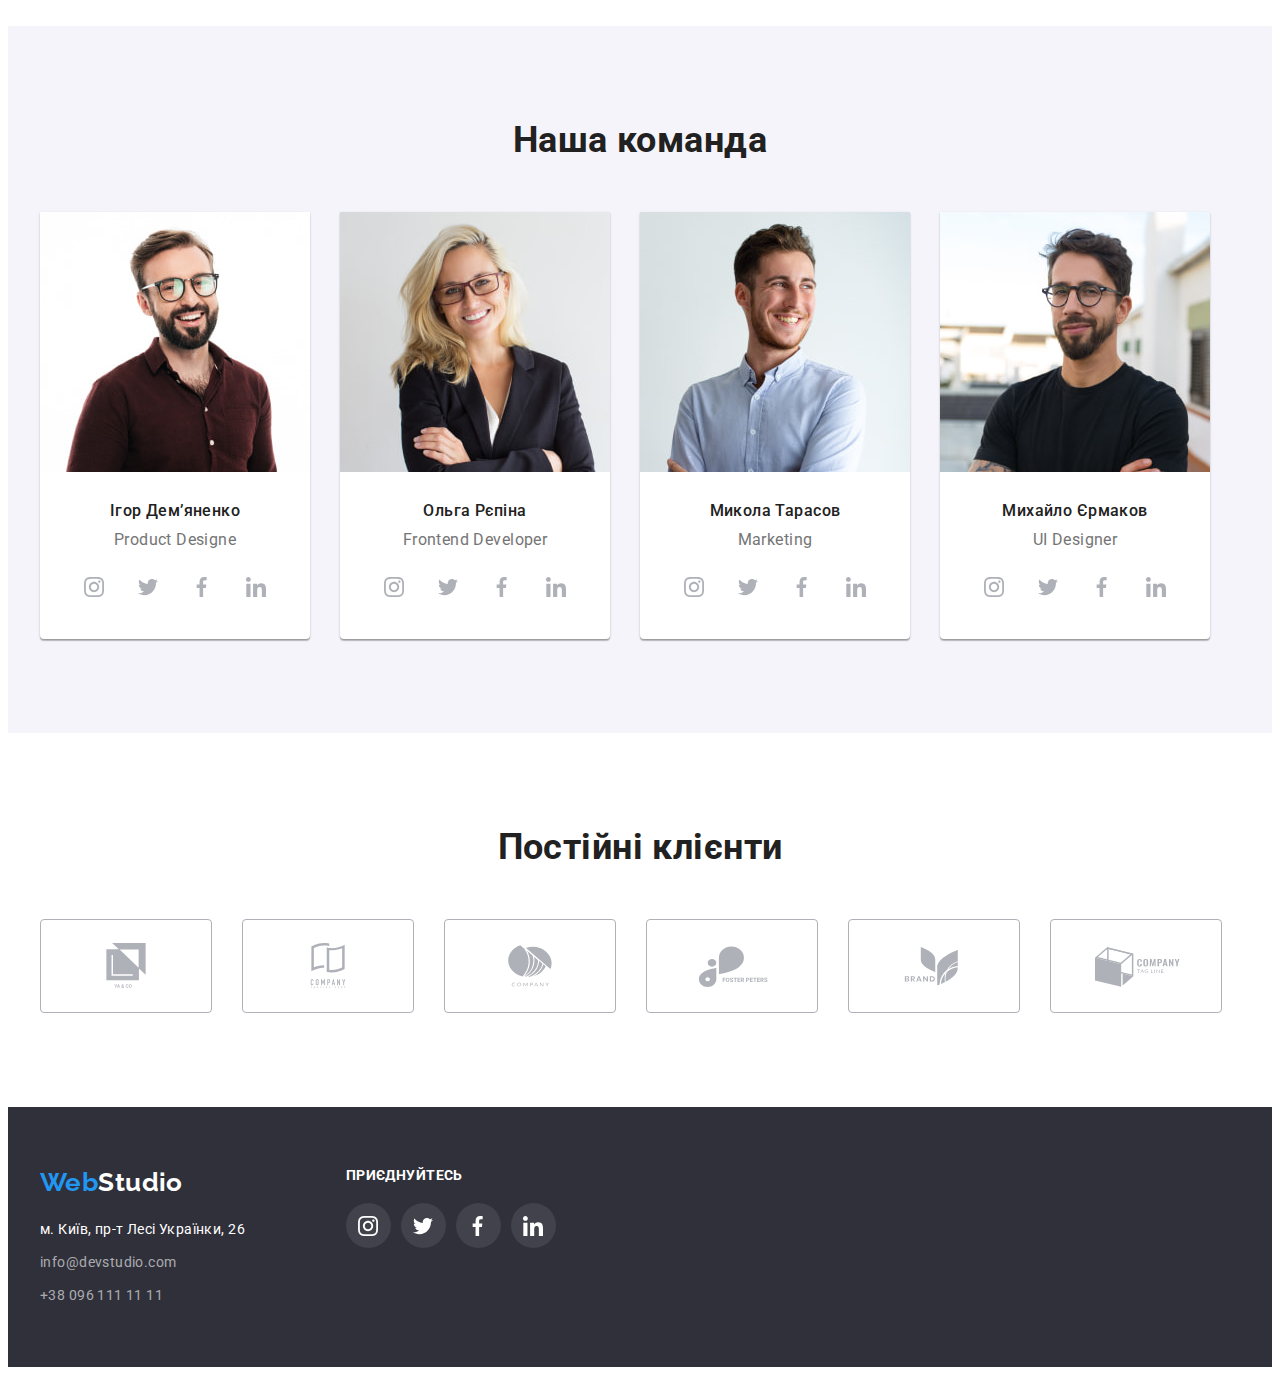
==== commit 47c158b0: "редагує иконку закриття модального вікна" ====
--- a/index.html
+++ b/index.html
@@ -72,9 +72,11 @@
 
         <div class="is-hidden backdrop" data-modal>
           <div class="modal">
-            <svg class="icon-close" data-modal-close>
-              <use x="8.5" y="8" href="./images/icons.svg#icon-close"></use>
-            </svg>
+            <div class="icon-close" data-modal-close>
+              <svg width="10" height="10">
+                <use href="./images/icons.svg#icon-close"></use>
+              </svg>
+            </div>
           </div>
         </div>
       </section>
--- a/css/styles.css
+++ b/css/styles.css
@@ -2,6 +2,7 @@
     --primary-text-color: #757575;
     --title-text-color: #212121;
     --accent-color: #2196F3;
+    --accent-color-bg: rgba(33, 150, 243, .9);
     --dark-color: #000000;
     --backdrop-color: rgba(0, 0, 0, .2);
     --icon-border: rgba(0, 0, 0, 0.1);
@@ -261,6 +262,8 @@
     opacity: 1;
     background-color: var(--backdrop-color);
     transition: opacity 250ms var(--animation);
+
+    z-index: 1;
 }
 
 .is-hidden {
@@ -292,11 +295,14 @@
     position: absolute;
     top: 8px;
     right: 8px;
-    cursor: pointer;
     width: 30px;
     height: 30px;
+    display: flex;
+    justify-content: center;
+    align-items: center;
     border: 1px solid var(--icon-border);
     border-radius: 50%;
+    cursor: pointer;
 }
 
 /* Benefits */
@@ -323,7 +329,7 @@
     text-transform: uppercase;
 }
 
-.thumb {
+.benefits .thumb {
     margin-bottom: 30px;
     padding-top: 25px;
     padding-bottom: 25px;
@@ -589,6 +595,41 @@
     margin-bottom: 0;
 }
 
+/* cards-hover */
+
+.card-list .wrapper {
+    position: relative;
+    overflow: hidden;
+}
+
+.cards-item .thumb {
+    position: absolute;
+    top: 0;
+    left: 0;
+    bottom: 0;
+    right: 0;
+    background-color: var(--accent-color-bg);
+    
+    transform: translateY(101%);
+    transition: transform 250ms var(--animation);
+}
+
+.thumb-description {
+    position: absolute;
+    top: 50%;
+    padding: 0 24px;
+    font-size: 18px;
+    line-height: 1.6;
+    color: var(--text-white);
+
+    transform: translateY(-50%);
+}
+
+.cards-item:hover .thumb,
+.cards-item:focus .thumb {
+    transform: translateY(0);
+}
+
 
 /* Footer */
 
